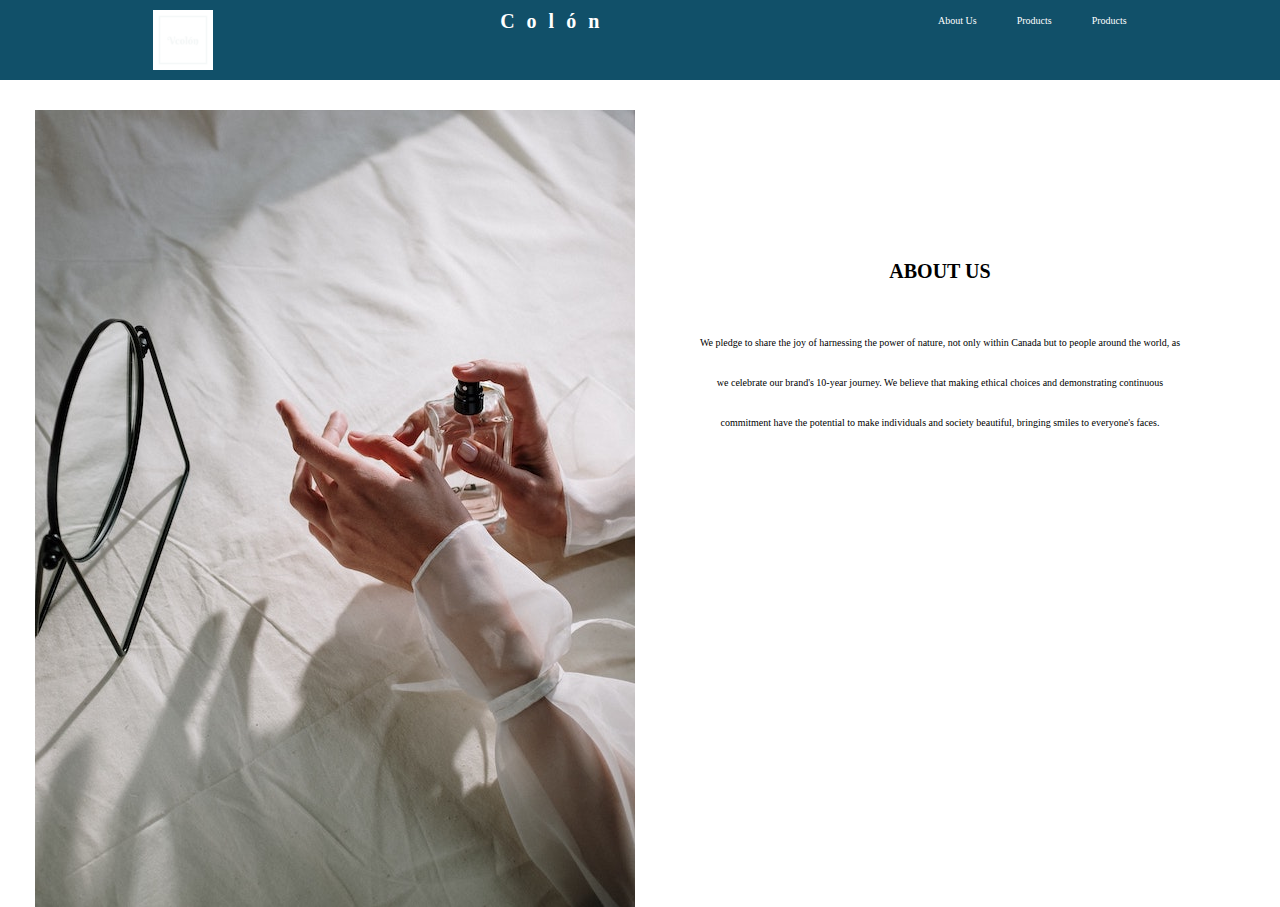
==== pages/aboutus.html @ 90c2432d "css maya" ====
<!DOCTYPE html>
<html lang="en">
<head>
    <meta charset="UTF-8">
    <meta http-equiv="X-UA-Compatible" content="IE=edge">
    <meta name="viewport" content="width=device-width, initial-scale=1.0">
    <title>About Us</title>
    <link rel="stylesheet" href="../css/aboutus.css">
    <link rel="stylesheet" href="../css/style.css">

</head>
<body>
    <nav class="navcontainer">
        <img src="../img/logo.png" alt="logo">
        <h1>Colón</h1>
        <ul>
            <li>About Us</li>
            <li>Products </li>
            <li>Products </li>
        </ul>
    </nav>

    <main>
        <section class="ab1">
            <div class="aboutus-container">
                <img src="../img/aboutus.jpg" alt="colon and hands" class="image-large">
                <img src="../img/aboutus2.jpg" alt="colon and hands" class="image-small">
                <div class="text-container">
                    <h1>ABOUT US</h1>
                    <p>We pledge to share the joy of harnessing the power of nature, not only within Canada but to people around the world, as we celebrate our brand's 10-year journey. We believe that making ethical choices and demonstrating continuous commitment have the potential to make individuals and society beautiful, bringing smiles to everyone's faces.</p>
                </div>
            </section>
        </section>
    </main>

    <footer>
        
    </footer>
    
</body>
</html>
---- css/aboutus.css ----
/*-----------------------navigation----------------------------*/
.navcontainer{
    display: flex;
    justify-content: space-around;
    background-color: rgb(17, 80, 105);
    padding: 10px;
    height: 80px;
}

.navcontainer h1{
    color: white;
    letter-spacing: 9.6px;
    
}

.navcontainer ul{
    display: flex;
    justify-content: space-between;
}

.navcontainer li{
    list-style-type: none;
    color: white;
    padding-left: 40px;
    padding-top: 5px;
}

@media (max-width: 1020px) and (min-width: 768px){
    .navcontainer img {
        margin-right: 30px;
    }
}

@media (max-width:480px){
    .navcontainer img{
        margin-right: 20px;
    }
    .navcontainer h1{
        padding-top: 10px;
        letter-spacing: 0.4em;
        font-size: 0.96em;
    }

    .navcontainer li{
        font-size: 0.75em;
        padding-left: 20px;
        padding-top: 5px;
    }   
}


@media (max-width: 390px){
    .navcontainer img{
        margin: 0px, 10px;
    }
    .navcontainer h1{
        padding-top: 10px;
        letter-spacing: 0.3em;
        font-size: 0.9em;
    }

    .navcontainer li{
        font-size: 0.75em;
        padding-left: 8px;
        padding-top: 5px;
    }
}

/*----------------------About US-------------------------*/


@media (min-width: 741px) {
    
    .aboutus-container{
    display: flex;
    justify-content: center;
    flex-wrap: wrap;
    height: 750px;
    padding: 30px;
    background-color: white;
    }

    .image-large {
        max-width: 50%;
        height: auto;
        object-fit: cover;
    }

    .image-small {
        display: none;
    }

    .text-container{
        max-width: 50%;
        display: flex;
        flex-direction: column;
        padding-top: 150px;
    }
    
    .text-container h1{
        text-align: center;
    }
    
    .text-container p{
        text-align: center;
        margin-top: 40px;
        padding-left: 60px;
        padding-right: 60px;
        line-height: 4;
    }

}

@media (max-width: 740px) {
    .aboutus-container{
        font-display: block;
    }
    .image-large {
        display: none;
    }
    .image-small {
        display: block;
        text-align: center;
        margin: auto;
    }

    .text-container h1{
        text-align: center;
    }
    
    .text-container p{
        text-align: center;
        
        line-height: 4;
    }

}
---- css/style.css ----
* {
    box-sizing: border-box;
    padding: 0;
    margin: 0;
}

html {
    font-size: 10px;
}

img {
    max-width: 100%;
}


/*-----------------------navigation----------------------------*/
.navcontainer{
    display: flex;
    justify-content: space-around;
    background-color: rgb(17, 80, 105);
    padding: 10px;
    height: 80px;
}

.navcontainer h1{
    color: white;
    letter-spacing: 0.6em;
}

.navcontainer ul{
    display: flex;
    justify-content: space-between;
}

.navcontainer li{
    list-style-type: none;
    color: white;
    padding-left: 40px;
    padding-top: 5px;
}

@media (max-width: 1020px) and (min-width: 768px){
    .navcontainer img {
        margin-right: 30px;
    }
}

@media (max-width:480px){
    .navcontainer img{
        margin-right: 20px;
    }
    .navcontainer h1{
        padding-top: 10px;
        letter-spacing: 0.4rem;
        font-size: 0.96rem;
    }

    .navcontainer li{
        font-size: 0.75rem;
        padding-left: 20px;
        padding-top: 5px;
    }   
}


@media (max-width: 390px){
    .navcontainer img{
        margin: 0px, 10px;
    }
    .navcontainer h1{
        padding-top: 10px;
        letter-spacing: 0.3rem;
        font-size: 0.9rem;
    }

    .navcontainer li{
        font-size: 0.7rem;
        padding-left: 8px;
        padding-top: 5px;
    }
}
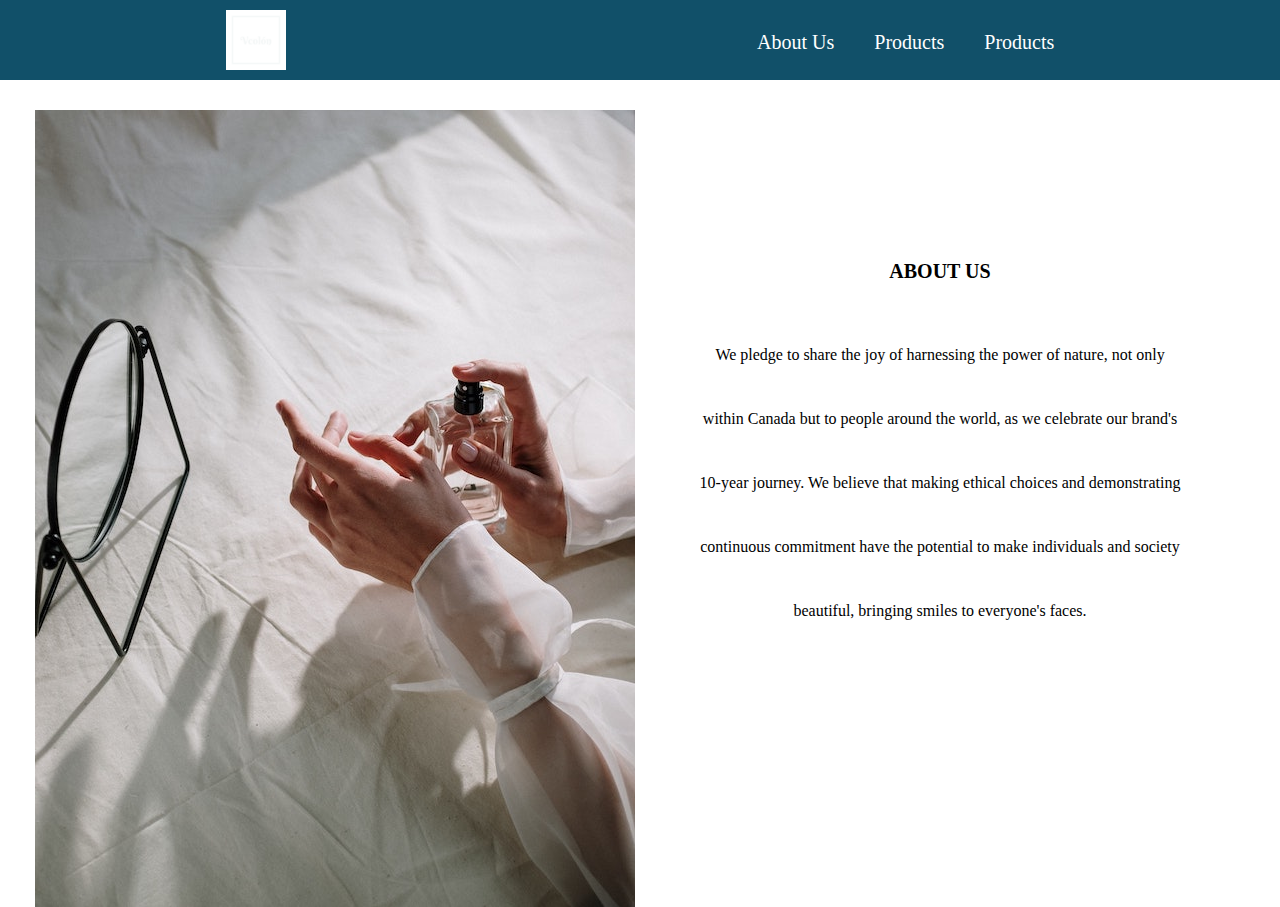
==== commit e51b17e9: "CSS Navbar changes" ====
--- a/pages/aboutus.html
+++ b/pages/aboutus.html
@@ -7,12 +7,11 @@
     <title>About Us</title>
     <link rel="stylesheet" href="../css/aboutus.css">
     <link rel="stylesheet" href="../css/style.css">
-
+    <link rel="stylesheet" href="../css/aboutus.css">
 </head>
 <body>
     <nav class="navcontainer">
         <img src="../img/logo.png" alt="logo">
-        <h1>Colón</h1>
         <ul>
             <li>About Us</li>
             <li>Products </li>
--- a/css/style.css
+++ b/css/style.css
@@ -6,6 +6,18 @@
 
 html {
     font-size: 10px;
+}
+
+p {
+    font-size: 1.6rem;
+}
+
+ul {
+    font-size: 1.6rem;
+}
+
+li {
+    font-size: 2rem;
 }
 
 img {
@@ -30,6 +42,7 @@
 .navcontainer ul{
     display: flex;
     justify-content: space-between;
+    align-items: center;
 }
 
 .navcontainer li{
@@ -52,11 +65,9 @@
     .navcontainer h1{
         padding-top: 10px;
         letter-spacing: 0.4rem;
-        font-size: 0.96rem;
     }
 
     .navcontainer li{
-        font-size: 0.75rem;
         padding-left: 20px;
         padding-top: 5px;
     }   
@@ -70,11 +81,9 @@
     .navcontainer h1{
         padding-top: 10px;
         letter-spacing: 0.3rem;
-        font-size: 0.9rem;
     }
 
     .navcontainer li{
-        font-size: 0.7rem;
         padding-left: 8px;
         padding-top: 5px;
     }
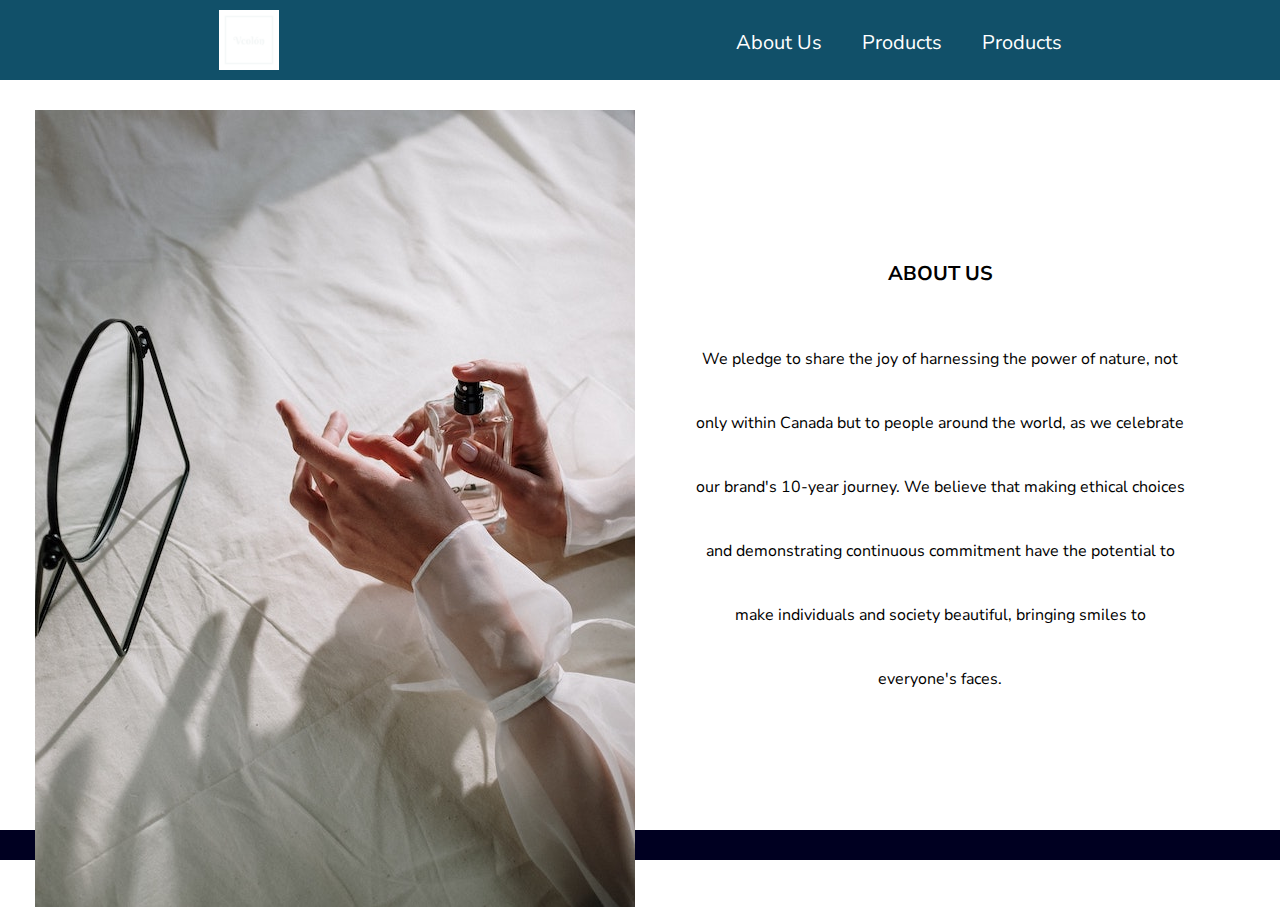
==== commit 2cdd2d08: "navbar added" ====
--- a/pages/aboutus.html
+++ b/pages/aboutus.html
@@ -7,7 +7,6 @@
     <title>About Us</title>
     <link rel="stylesheet" href="../css/aboutus.css">
     <link rel="stylesheet" href="../css/style.css">
-    <link rel="stylesheet" href="../css/aboutus.css">
 </head>
 <body>
     <nav class="navcontainer">
@@ -18,7 +17,6 @@
             <li>Products </li>
         </ul>
     </nav>
-
     <main>
         <section class="ab1">
             <div class="aboutus-container">
--- a/css/aboutus.css
+++ b/css/aboutus.css
@@ -1,72 +1,3 @@
-
-/*-----------------------navigation----------------------------*/
-.navcontainer{
-    display: flex;
-    justify-content: space-around;
-    background-color: rgb(17, 80, 105);
-    padding: 10px;
-    height: 80px;
-}
-
-.navcontainer h1{
-    color: white;
-    letter-spacing: 9.6px;
-    
-}
-
-.navcontainer ul{
-    display: flex;
-    justify-content: space-between;
-}
-
-.navcontainer li{
-    list-style-type: none;
-    color: white;
-    padding-left: 40px;
-    padding-top: 5px;
-}
-
-@media (max-width: 1020px) and (min-width: 768px){
-    .navcontainer img {
-        margin-right: 30px;
-    }
-}
-
-@media (max-width:480px){
-    .navcontainer img{
-        margin-right: 20px;
-    }
-    .navcontainer h1{
-        padding-top: 10px;
-        letter-spacing: 0.4em;
-        font-size: 0.96em;
-    }
-
-    .navcontainer li{
-        font-size: 0.75em;
-        padding-left: 20px;
-        padding-top: 5px;
-    }   
-}
-
-
-@media (max-width: 390px){
-    .navcontainer img{
-        margin: 0px, 10px;
-    }
-    .navcontainer h1{
-        padding-top: 10px;
-        letter-spacing: 0.3em;
-        font-size: 0.9em;
-    }
-
-    .navcontainer li{
-        font-size: 0.75em;
-        padding-left: 8px;
-        padding-top: 5px;
-    }
-}
-
 /*----------------------About US-------------------------*/
 
 
--- a/css/style.css
+++ b/css/style.css
@@ -1,7 +1,9 @@
+@import url('https://fonts.googleapis.com/css2?family=Nunito+Sans:ital,wght@0,200;0,300;0,400;0,500;0,600;0,700;0,800;0,900;0,1000;1,200;1,300;1,400;1,500;1,600;1,700;1,800;1,900;1,1000&display=swap');
 * {
     box-sizing: border-box;
     padding: 0;
     margin: 0;
+    font-family: 'Nunito Sans', sans-serif;
 }
 
 html {
@@ -13,7 +15,8 @@
 }
 
 ul {
-    font-size: 1.6rem;
+    font-size: 2rem;
+    list-style: none;
 }
 
 li {
@@ -23,7 +26,6 @@
 img {
     max-width: 100%;
 }
-
 
 /*-----------------------navigation----------------------------*/
 .navcontainer{
@@ -88,3 +90,74 @@
         padding-top: 5px;
     }
 }
+
+/* FOOTER */
+footer {
+    background-color: #000021;
+    color: white;
+    padding-top: 3rem;
+    width: 100%;
+
+    display: flex;
+    flex-direction: column;
+    flex-wrap: wrap;
+    gap: 3rem;
+}
+
+footer > p {
+    text-align: center;
+}
+
+.footer-container {
+    display: flex;
+    justify-content: space-around;
+}
+
+.footer-item > h2 {
+    font-size: 1.8rem;
+    text-transform: uppercase;
+}
+
+.footer-item > ul > li {
+    padding: 1.5rem 0;
+    font-size: 1.5rem;
+}
+
+.sns {
+    display: flex;
+    flex-direction: column;
+    align-items: center;
+    gap: 2rem;
+}
+
+.icon-container {
+    display: flex;
+    flex-wrap: wrap;
+    justify-content: center;
+    gap: 5rem;
+}
+
+.sns-icon {
+    width: 4rem;
+}
+
+@media (max-width: 769px) {
+    
+}
+
+@media (max-width: 426px) {
+    .footer-container {
+        display: flex;
+        flex-direction: column;
+        text-align: center;
+    }
+    .footer-item > h2 {
+        padding: 1rem 0;
+    }
+    .icon-container {
+        gap: 1.5rem;
+    }
+    .sns-icon {
+        width: 3rem;
+    }
+}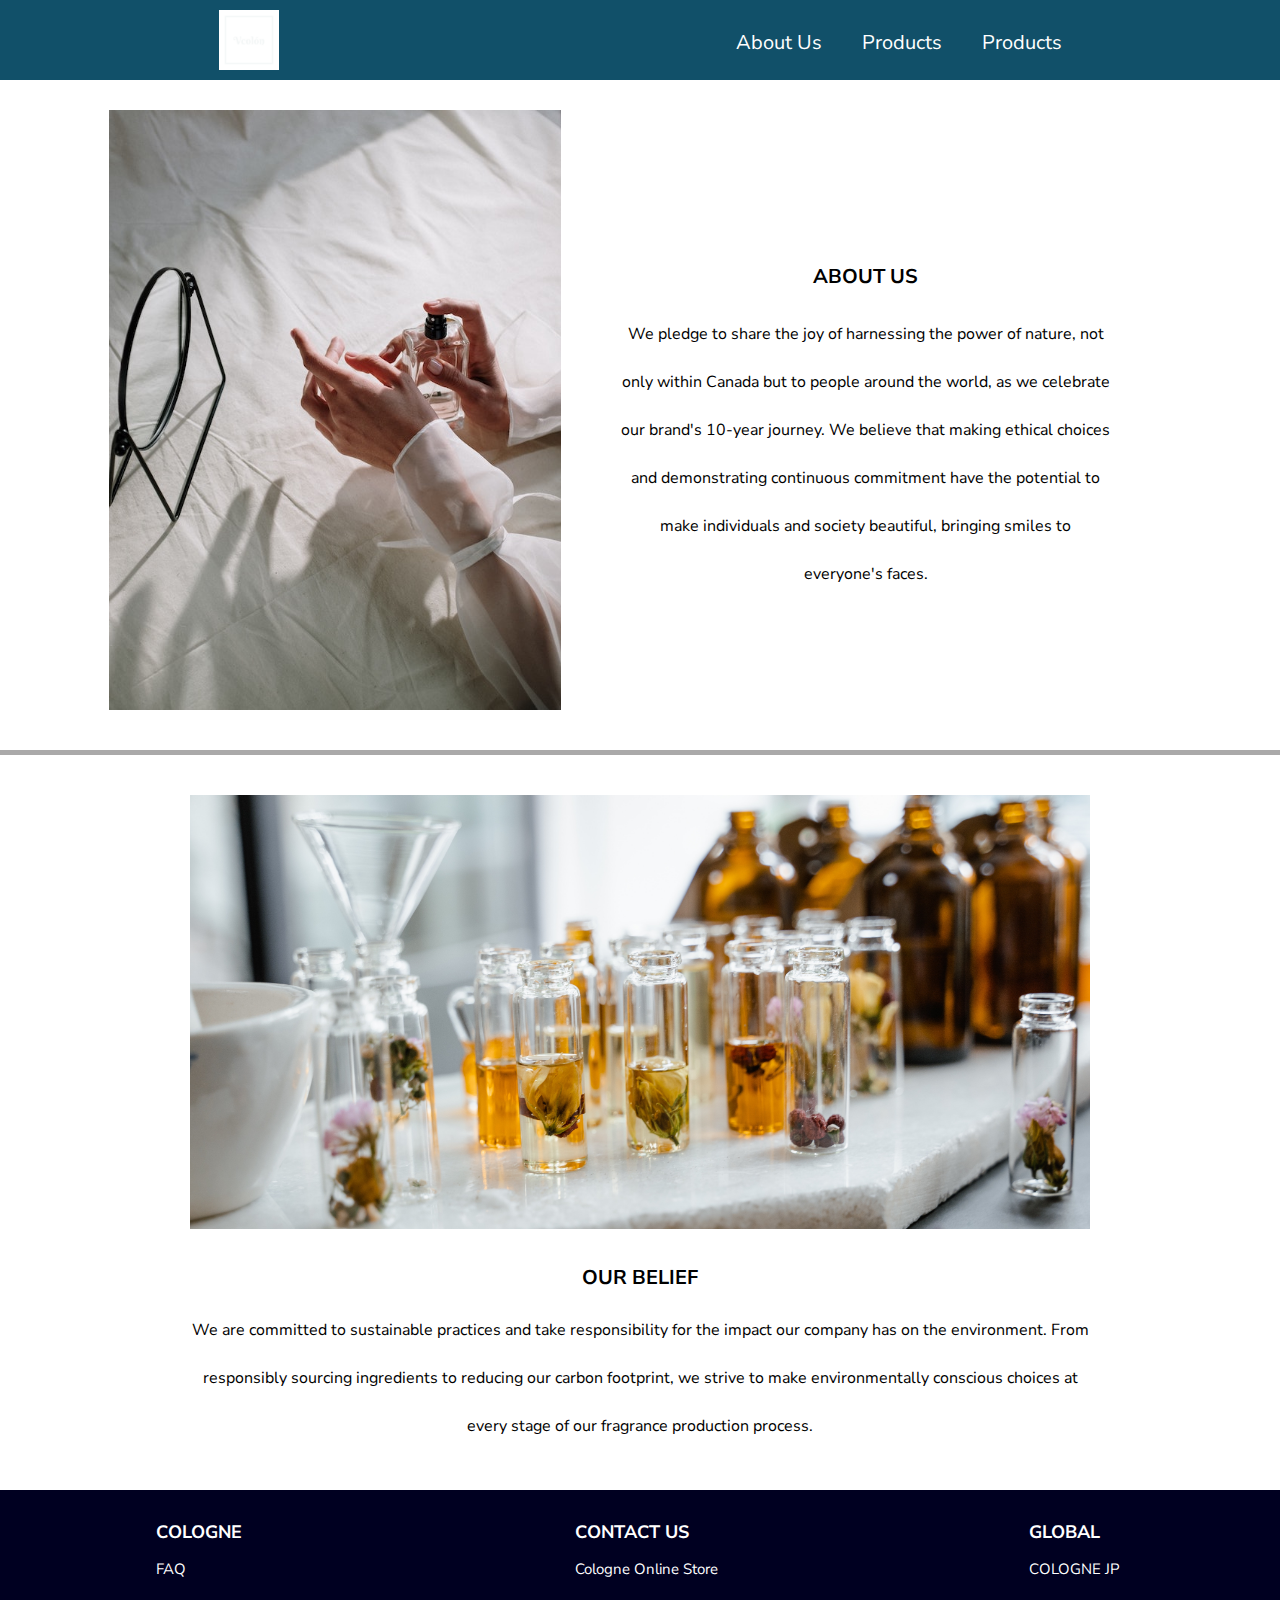
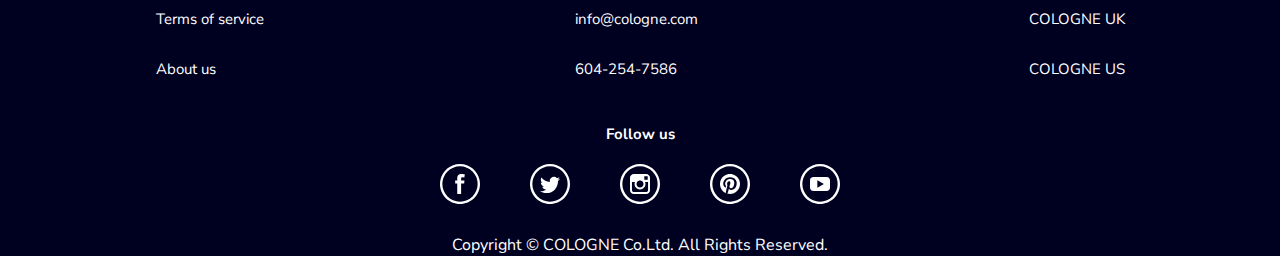
==== commit d85ee8ab: "M aboutus finish" ====
--- a/pages/aboutus.html
+++ b/pages/aboutus.html
@@ -17,21 +17,68 @@
             <li>Products </li>
         </ul>
     </nav>
+
     <main>
         <section class="ab1">
             <div class="aboutus-container">
-                <img src="../img/aboutus.jpg" alt="colon and hands" class="image-large">
-                <img src="../img/aboutus2.jpg" alt="colon and hands" class="image-small">
+                <img src="../img/aboutus.jpg" alt="perfume and hands" class="image-large">
+                <img src="../img/aboutus2.jpg" alt="perfume and hands" class="image-small">
                 <div class="text-container">
                     <h1>ABOUT US</h1>
                     <p>We pledge to share the joy of harnessing the power of nature, not only within Canada but to people around the world, as we celebrate our brand's 10-year journey. We believe that making ethical choices and demonstrating continuous commitment have the potential to make individuals and society beautiful, bringing smiles to everyone's faces.</p>
                 </div>
             </section>
         </section>
+
+        
+
+        <section class="ab2">
+            <img src="../img/aboutus3.jpg" alt="perfumes" class="ab2img">
+            <div>
+                <h1>OUR BELIEF</h1>
+                <p>We are committed to sustainable practices and take responsibility for the impact our company has on the environment. From responsibly sourcing ingredients to reducing our carbon footprint, we strive to make environmentally conscious choices at every stage of our fragrance production process.</p>
+            </div>
+        </section>
     </main>
 
     <footer>
-        
+        <div class="footer-container">
+            <div class="footer-item">
+                <h2>Cologne</h2>
+                <ul>
+                    <li>FAQ</li>
+                    <li>Terms of service</li>
+                    <li>About us</li>
+                </ul>
+            </div>
+            <div class="footer-item">
+                <h2>Contact us</h2>
+                <ul>
+                    <li>Cologne Online Store</li>
+                    <li>info@cologne.com</li>
+                    <li>604-254-7586</li>
+                </ul>
+            </div>
+            <div class="footer-item">
+                <h2>Global</h2>
+                <ul>
+                    <li>COLOGNE JP</li>
+                    <li>COLOGNE UK</li>
+                    <li>COLOGNE US</li>
+                </ul>
+            </div>
+        </div>
+        <div class="sns">
+            <h2>Follow us</h2>
+            <div class="icon-container">
+                <img class="sns-icon" src="../img/facebook-svgrepo-com.svg">
+                <img class="sns-icon" src="../img/twitter-svgrepo-com.svg">
+                <img class="sns-icon" src="../img/instagram-svgrepo-com.svg">
+                <img class="sns-icon" src="../img/pinterest-svgrepo-com.svg">
+                <img class="sns-icon" src="../img/youtube-svgrepo-com.svg">
+            </div>
+        </div>
+        <p>Copyright © COLOGNE Co.Ltd. All Rights Reserved.</p>
     </footer>
     
 </body>
--- a/css/aboutus.css
+++ b/css/aboutus.css
@@ -1,32 +1,99 @@
+
+/*-----------------------navigation----------------------------*/
+.navcontainer{
+    display: flex;
+    justify-content: space-around;
+    background-color: rgb(17, 80, 105);
+    padding: 10px;
+    height: 80px;
+}
+
+.navcontainer h1{
+    color: white;
+    letter-spacing: 9.6px;
+    
+}
+
+.navcontainer ul{
+    display: flex;
+    justify-content: space-between;
+}
+
+.navcontainer li{
+    list-style-type: none;
+    color: white;
+    padding-left: 40px;
+    padding-top: 5px;
+}
+
+@media (max-width: 1020px) and (min-width: 768px){
+    .navcontainer img {
+        margin-right: 30px;
+    }
+}
+
+@media (max-width:480px){
+    .navcontainer img{
+        margin-right: 20px;
+    }
+    .navcontainer h1{
+        padding-top: 10px;
+        letter-spacing: 0.4em;
+        font-size: 0.96em;
+    }
+
+    .navcontainer li{
+        font-size: 0.75em;
+        padding-left: 20px;
+        padding-top: 5px;
+    }   
+}
+
+
+@media (max-width: 390px){
+    .navcontainer img{
+        margin: 0px, 10px;
+    }
+    .navcontainer h1{
+        padding-top: 10px;
+        letter-spacing: 0.3em;
+        font-size: 0.9em;
+    }
+
+    .navcontainer li{
+        font-size: 0.75em;
+        padding-left: 8px;
+        padding-top: 5px;
+    }
+}
+
 /*----------------------About US-------------------------*/
 
-
-@media (min-width: 741px) {
+@media (min-width:741px){
+    .aboutus-container{
+        display: flex;
+        justify-content: center;
+        flex-wrap: wrap;
+        height: 670px;
+        padding: 30px 30px 0px 30px;
+        background-color: white;
+    }
     
-    .aboutus-container{
-    display: flex;
-    justify-content: center;
-    flex-wrap: wrap;
-    height: 750px;
-    padding: 30px;
-    background-color: white;
-    }
-
     .image-large {
         max-width: 50%;
-        height: auto;
+        height: 600px;
         object-fit: cover;
     }
-
+    
     .image-small {
         display: none;
     }
-
+    
     .text-container{
         max-width: 50%;
         display: flex;
         flex-direction: column;
-        padding-top: 150px;
+        justify-content: center;
     }
     
     .text-container h1{
@@ -35,17 +102,18 @@
     
     .text-container p{
         text-align: center;
-        margin-top: 40px;
+        margin-top: 20px;
         padding-left: 60px;
         padding-right: 60px;
-        line-height: 4;
+        line-height: 3;
     }
+}
 
-}
 
 @media (max-width: 740px) {
     .aboutus-container{
         font-display: block;
+        overflow: hidden;
     }
     .image-large {
         display: none;
@@ -58,12 +126,57 @@
 
     .text-container h1{
         text-align: center;
+        margin-top: 20px;
     }
     
     .text-container p{
         text-align: center;
-        
         line-height: 4;
+        padding-left: 10px;
+        padding-right: 10px;
     }
 
 }
+
+@media (max-width:810px) {
+    .ab2 div{
+        width: 90%;
+    }
+}
+
+
+
+@media (max-width: 426px){
+    .ab2 > div{
+        width: 300px;
+    }
+}
+
+.ab2{
+    display: flex;
+    flex-direction: column;
+    justify-content: center;
+    gap: 35px;
+    align-items: center;
+    border-top: 5px solid rgb(170, 169, 169) ;
+    padding-top: 40px;
+}
+.ab2 > div{
+    max-width: 900px;
+    margin-bottom: 40px;
+}
+
+.ab2img{
+    width:900px;
+}
+
+.ab2 h1{
+    text-align: center;
+    padding-bottom: 1.5rem;
+}
+
+.ab2 p{
+    text-align: center;
+    line-height: 3;
+}
+
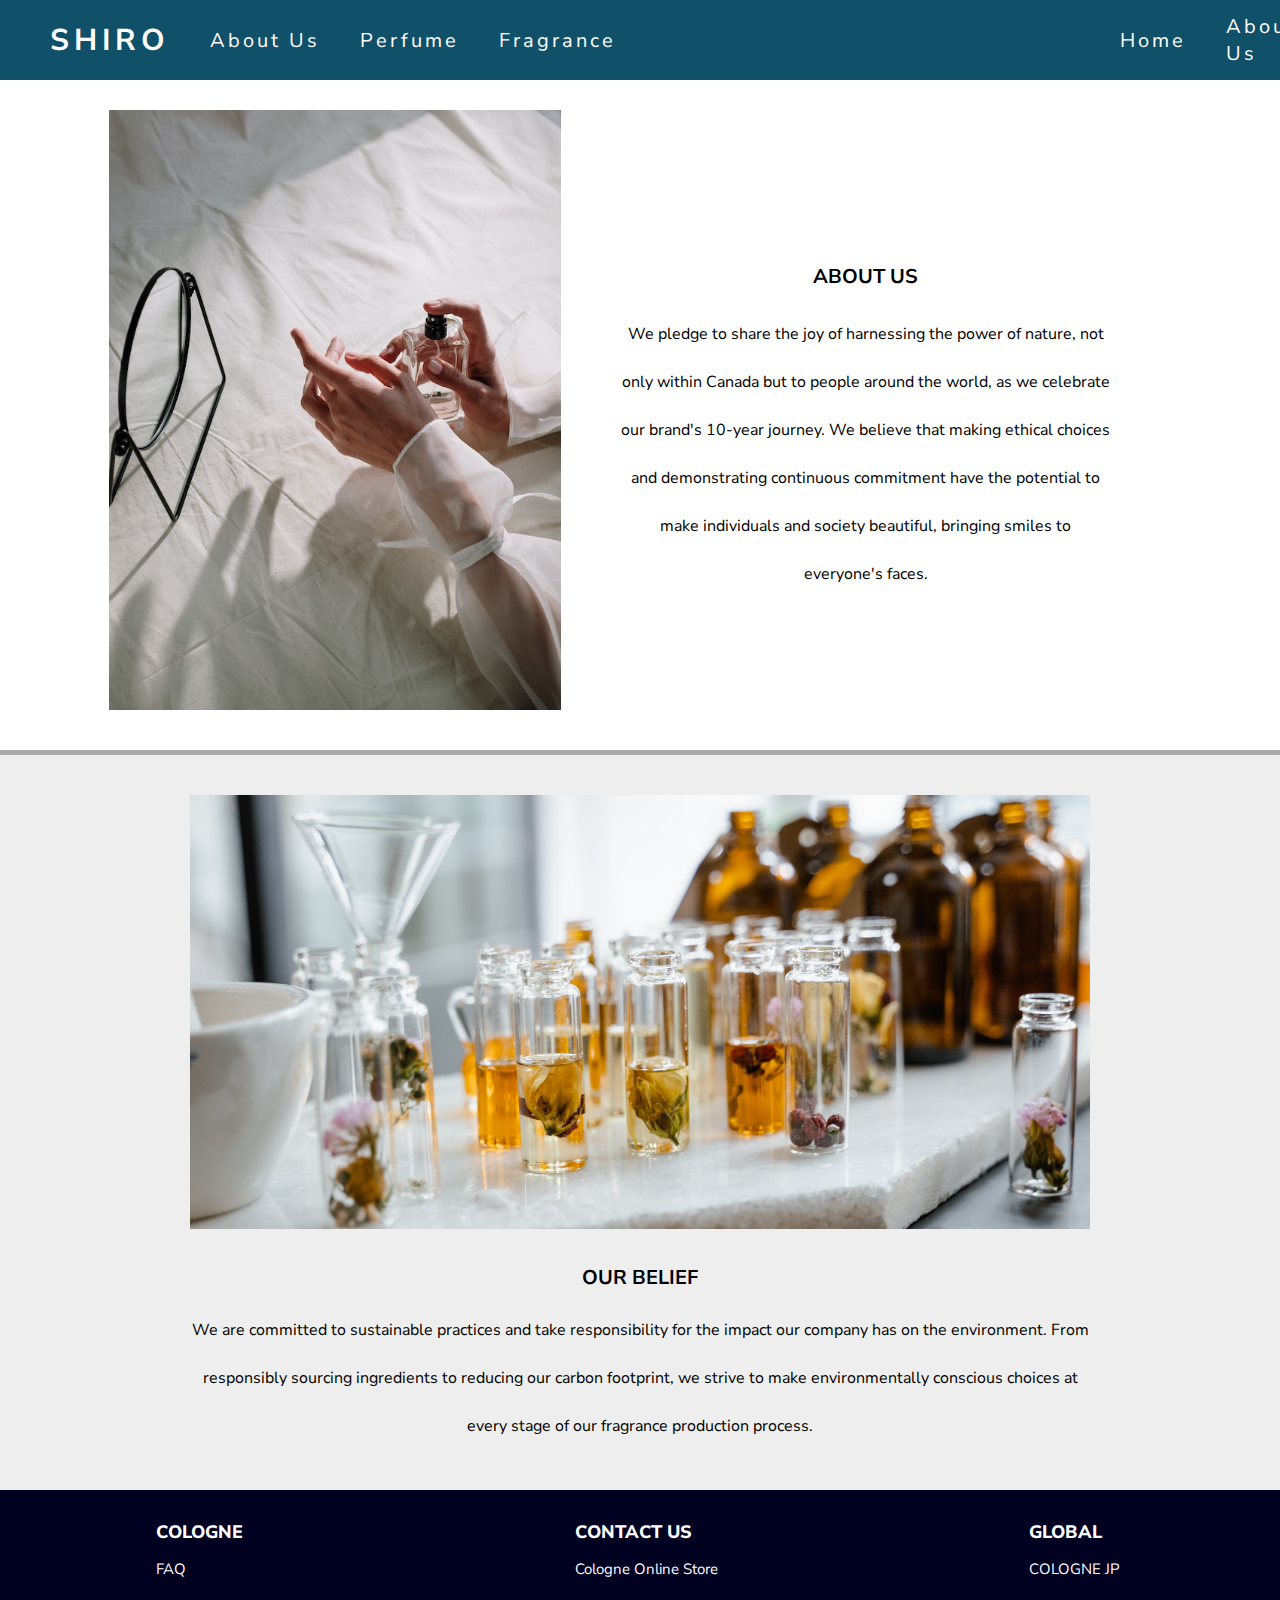
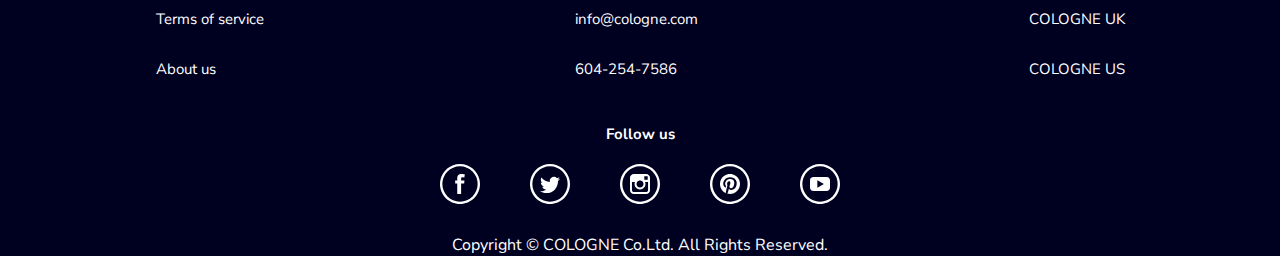
==== commit 2bc1f200: "M navbar changed" ====
--- a/pages/aboutus.html
+++ b/pages/aboutus.html
@@ -10,14 +10,21 @@
 </head>
 <body>
     <nav class="navcontainer">
-        <img src="../img/logo.png" alt="logo">
+        <h1><a href="../index.html" class="menulist">SHIRO</a></h1>
         <ul>
+            <li><a href="aboutus.html" class="menulist">About Us</a></li>
+            <li><a href="products.html" class="menulist">Perfume</a></li>
+            <li><a href="products.html" class="menulist">Fragrance</a></li>
+        </ul>
+        <input type="checkbox" id="menu">
+        <label for="menu" id="menuicon">三</label>
+        <ul class="burger">
+            <li>Home</li>
             <li>About Us</li>
-            <li>Products </li>
-            <li>Products </li>
+            <li>Perfume</li>
+            <li>Fragrance</li>
         </ul>
     </nav>
-
     <main>
         <section class="ab1">
             <div class="aboutus-container">
--- a/css/aboutus.css
+++ b/css/aboutus.css
@@ -1,72 +1,3 @@
-
-/*-----------------------navigation----------------------------*/
-.navcontainer{
-    display: flex;
-    justify-content: space-around;
-    background-color: rgb(17, 80, 105);
-    padding: 10px;
-    height: 80px;
-}
-
-.navcontainer h1{
-    color: white;
-    letter-spacing: 9.6px;
-    
-}
-
-.navcontainer ul{
-    display: flex;
-    justify-content: space-between;
-}
-
-.navcontainer li{
-    list-style-type: none;
-    color: white;
-    padding-left: 40px;
-    padding-top: 5px;
-}
-
-@media (max-width: 1020px) and (min-width: 768px){
-    .navcontainer img {
-        margin-right: 30px;
-    }
-}
-
-@media (max-width:480px){
-    .navcontainer img{
-        margin-right: 20px;
-    }
-    .navcontainer h1{
-        padding-top: 10px;
-        letter-spacing: 0.4em;
-        font-size: 0.96em;
-    }
-
-    .navcontainer li{
-        font-size: 0.75em;
-        padding-left: 20px;
-        padding-top: 5px;
-    }   
-}
-
-
-@media (max-width: 390px){
-    .navcontainer img{
-        margin: 0px, 10px;
-    }
-    .navcontainer h1{
-        padding-top: 10px;
-        letter-spacing: 0.3em;
-        font-size: 0.9em;
-    }
-
-    .navcontainer li{
-        font-size: 0.75em;
-        padding-left: 8px;
-        padding-top: 5px;
-    }
-}
-
 /*----------------------About US-------------------------*/
 
 @media (min-width:741px){
--- a/css/style.css
+++ b/css/style.css
@@ -7,7 +7,12 @@
 }
 
 html {
+    background-color: #eeeeee;
     font-size: 10px;
+}
+
+h1, h2, h3 {
+    text-wrap: balance;
 }
 
 p {
@@ -30,7 +35,7 @@
 /*-----------------------navigation----------------------------*/
 .navcontainer{
     display: flex;
-    justify-content: space-around;
+    align-items: center;
     background-color: rgb(17, 80, 105);
     padding: 10px;
     height: 80px;
@@ -38,7 +43,10 @@
 
 .navcontainer h1{
     color: white;
-    letter-spacing: 0.6em;
+    padding-left: 40px;
+    font-size: 30px;
+    letter-spacing: 5px;
+    font-family: system-ui, -apple-system, BlinkMacSystemFont, 'Segoe UI', Roboto, Oxygen, Ubuntu, Cantarell, 'Open Sans', 'Helvetica Neue', sans-serif;
 }
 
 .navcontainer ul{
@@ -49,46 +57,69 @@
 
 .navcontainer li{
     list-style-type: none;
+    letter-spacing: 3px;
     color: white;
     padding-left: 40px;
-    padding-top: 5px;
 }
 
-@media (max-width: 1020px) and (min-width: 768px){
-    .navcontainer img {
-        margin-right: 30px;
-    }
+.menulist{
+    text-decoration: none;
+    color: white;
 }
 
-@media (max-width:480px){
-    .navcontainer img{
-        margin-right: 20px;
+.navcontainer label{
+    display: none;
+}
+
+.burger{
+    display: none;
+    position: absolute;
+    right: 0%;
+    width: 200px;
+}
+
+.input:hover ~ .burger{
+    display: block;
+    position: absolute;
+    right: 10%;
+}
+
+input{
+    display: none;
+}
+
+label {
+    box-sizing: border-box;
+    display: inline-block;
+    border-radius: 5px;
+    width: 30px;
+    height: 30px;
+    line-height: 30px;
+    font-weight: bold;
+    text-align: center;
+    user-select: none;
+}
+
+@media (max-width:426px){
+    .navcontainer {
+        
     }
     .navcontainer h1{
-        padding-top: 10px;
-        letter-spacing: 0.4rem;
+        text-align: center;
+        padding-left: 0px;
+        font-size: 21px;
+        letter-spacing: 3.5px;
+        margin: 0 auto;
+    }
+    .navcontainer ul{
+        display: none;
+    }   
+   
+    .menuicon{
+        display: inline;
     }
 
-    .navcontainer li{
-        padding-left: 20px;
-        padding-top: 5px;
-    }   
-}
 
-
-@media (max-width: 390px){
-    .navcontainer img{
-        margin: 0px, 10px;
-    }
-    .navcontainer h1{
-        padding-top: 10px;
-        letter-spacing: 0.3rem;
-    }
-
-    .navcontainer li{
-        padding-left: 8px;
-        padding-top: 5px;
-    }
 }
 
 /* FOOTER */
@@ -116,6 +147,7 @@
 .footer-item > h2 {
     font-size: 1.8rem;
     text-transform: uppercase;
+    font-weight: 800;
 }
 
 .footer-item > ul > li {
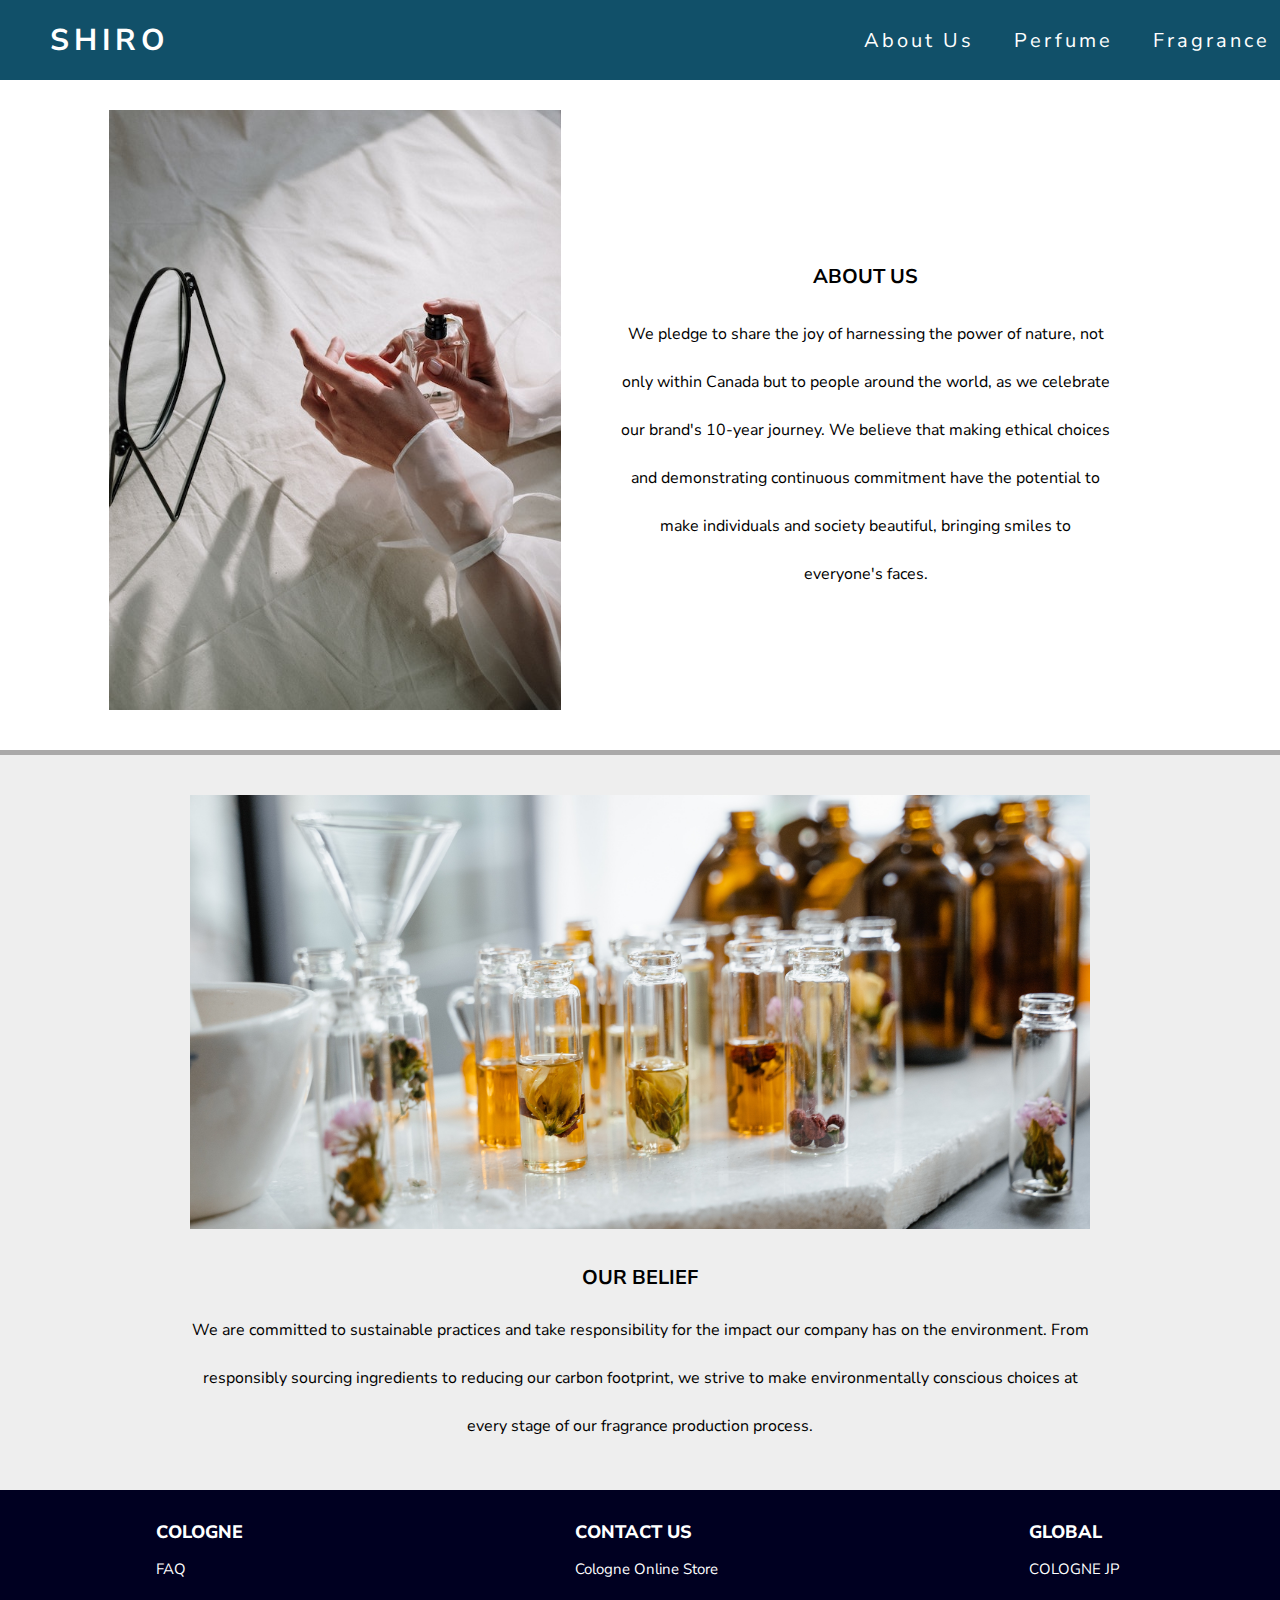
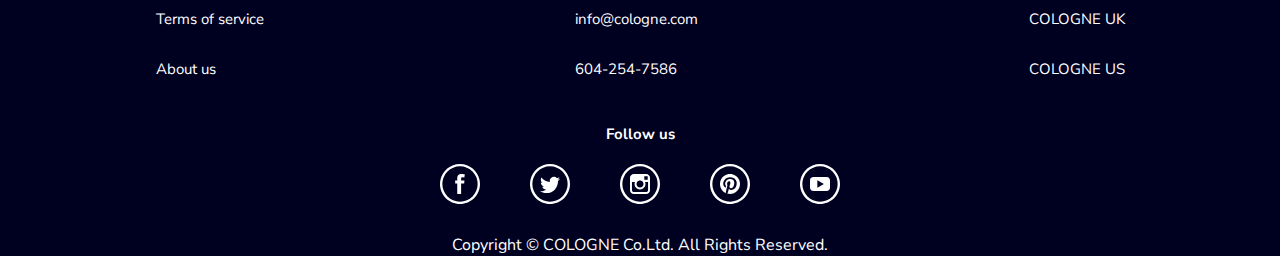
==== commit d75276cd: "K project finished" ====
--- a/pages/aboutus.html
+++ b/pages/aboutus.html
@@ -11,19 +11,21 @@
 <body>
     <nav class="navcontainer">
         <h1><a href="../index.html" class="menulist">SHIRO</a></h1>
-        <ul>
+        <ul class="widenav">
             <li><a href="aboutus.html" class="menulist">About Us</a></li>
             <li><a href="products.html" class="menulist">Perfume</a></li>
-            <li><a href="products.html" class="menulist">Fragrance</a></li>
+            <li><a href="productsk.html" class="menulist">Fragrance</a></li>
         </ul>
-        <input type="checkbox" id="menu">
-        <label for="menu" id="menuicon">三</label>
-        <ul class="burger">
-            <li>Home</li>
-            <li>About Us</li>
-            <li>Perfume</li>
-            <li>Fragrance</li>
-        </ul>
+        <div class="menu-burger">
+            <input type="checkbox" id="menu">
+            <label for="menu">三</label>
+            <ul class="burger">
+                <li><a href="../index.html">Home</a></li>
+                <li><a href="aboutus.html">About Us</a></li>
+                <li><a href="products.html">Perfumes</a></li>
+                <li><a href="productsk.html">Fragrances</a></li>
+            </ul>
+        </div>
     </nav>
     <main>
         <section class="ab1">
--- a/css/style.css
+++ b/css/style.css
@@ -35,6 +35,7 @@
 /*-----------------------navigation----------------------------*/
 .navcontainer{
     display: flex;
+    justify-content: space-between;
     align-items: center;
     background-color: rgb(17, 80, 105);
     padding: 10px;
@@ -49,7 +50,7 @@
     font-family: system-ui, -apple-system, BlinkMacSystemFont, 'Segoe UI', Roboto, Oxygen, Ubuntu, Cantarell, 'Open Sans', 'Helvetica Neue', sans-serif;
 }
 
-.navcontainer ul{
+.widenav{
     display: flex;
     justify-content: space-between;
     align-items: center;
@@ -67,30 +68,85 @@
     color: white;
 }
 
-.navcontainer label{
-    display: none;
+@media (max-width:426px){
+    .navcontainer h1{
+        text-align: center;
+        padding-left: 0px;
+        font-size: 21px;
+        letter-spacing: 3.5px;
+        margin: 0 auto;
+    }
+}
+
+/* FOOTER */
+footer {
+    background-color: #000021;
+    color: white;
+    padding-top: 3rem;
+    width: 100%;
+
+    display: flex;
+    flex-direction: column;
+    flex-wrap: wrap;
+    gap: 3rem;
+}
+
+footer > p {
+    text-align: center;
+}
+
+.footer-container {
+    display: flex;
+    justify-content: space-around;
+}
+
+.footer-item > h2 {
+    font-size: 1.8rem;
+    text-transform: uppercase;
+    font-weight: 800;
+}
+
+.footer-item > ul > li {
+    padding: 1.5rem 0;
+    font-size: 1.5rem;
+}
+
+.sns {
+    display: flex;
+    flex-direction: column;
+    align-items: center;
+    gap: 2rem;
+}
+
+.icon-container {
+    display: flex;
+    flex-wrap: wrap;
+    justify-content: center;
+    gap: 5rem;
+}
+
+.sns-icon {
+    width: 4rem;
 }
 
 .burger{
     display: none;
+  }
+  
+  input:checked  ~ .burger {
+    display:block;
     position: absolute;
-    right: 0%;
-    width: 200px;
-}
-
-.input:hover ~ .burger{
-    display: block;
-    position: absolute;
-    right: 10%;
-}
-
-input{
+    right: 1%;
+  }
+  
+  input {
     display: none;
-}
-
-label {
+  }
+  
+  label {
     box-sizing: border-box;
     display: inline-block;
+    border: 1px solid white;
     border-radius: 5px;
     width: 30px;
     height: 30px;
@@ -98,83 +154,40 @@
     font-weight: bold;
     text-align: center;
     user-select: none;
-}
-
-@media (max-width:426px){
-    .navcontainer {
-        
-    }
-    .navcontainer h1{
-        text-align: center;
-        padding-left: 0px;
-        font-size: 21px;
-        letter-spacing: 3.5px;
-        margin: 0 auto;
-    }
-    .navcontainer ul{
+  }
+  
+  label:hover{
+    background: grey;
+  }
+  
+  input:checked ~ label {
+    background: white; 
+  }
+  
+  .burger{
+    margin-top:0;
+    padding: 0;
+    width: 200px;
+    height: 90vh;
+  }
+  
+  .burger > li {
+    display: block;
+    background: #000021;
+    padding: 10px;
+    list-style: none;
+    border-bottom: 1px solid grey;
+  }
+
+  .burger > li > a {
+    text-decoration: none;
+    color: white;
+  }
+
+  @media (min-width: 427px) {
+    .menu-burger {
         display: none;
-    }   
-   
-    .menuicon{
-        display: inline;
-    }
-
-
-}
-
-/* FOOTER */
-footer {
-    background-color: #000021;
-    color: white;
-    padding-top: 3rem;
-    width: 100%;
-
-    display: flex;
-    flex-direction: column;
-    flex-wrap: wrap;
-    gap: 3rem;
-}
-
-footer > p {
-    text-align: center;
-}
-
-.footer-container {
-    display: flex;
-    justify-content: space-around;
-}
-
-.footer-item > h2 {
-    font-size: 1.8rem;
-    text-transform: uppercase;
-    font-weight: 800;
-}
-
-.footer-item > ul > li {
-    padding: 1.5rem 0;
-    font-size: 1.5rem;
-}
-
-.sns {
-    display: flex;
-    flex-direction: column;
-    align-items: center;
-    gap: 2rem;
-}
-
-.icon-container {
-    display: flex;
-    flex-wrap: wrap;
-    justify-content: center;
-    gap: 5rem;
-}
-
-.sns-icon {
-    width: 4rem;
-}
-
-@media (max-width: 769px) {
-    
+    }
 }
 
 @media (max-width: 426px) {
@@ -192,4 +205,8 @@
     .sns-icon {
         width: 3rem;
     }
-}+    .widenav {
+        display: none;
+    }
+}
+
